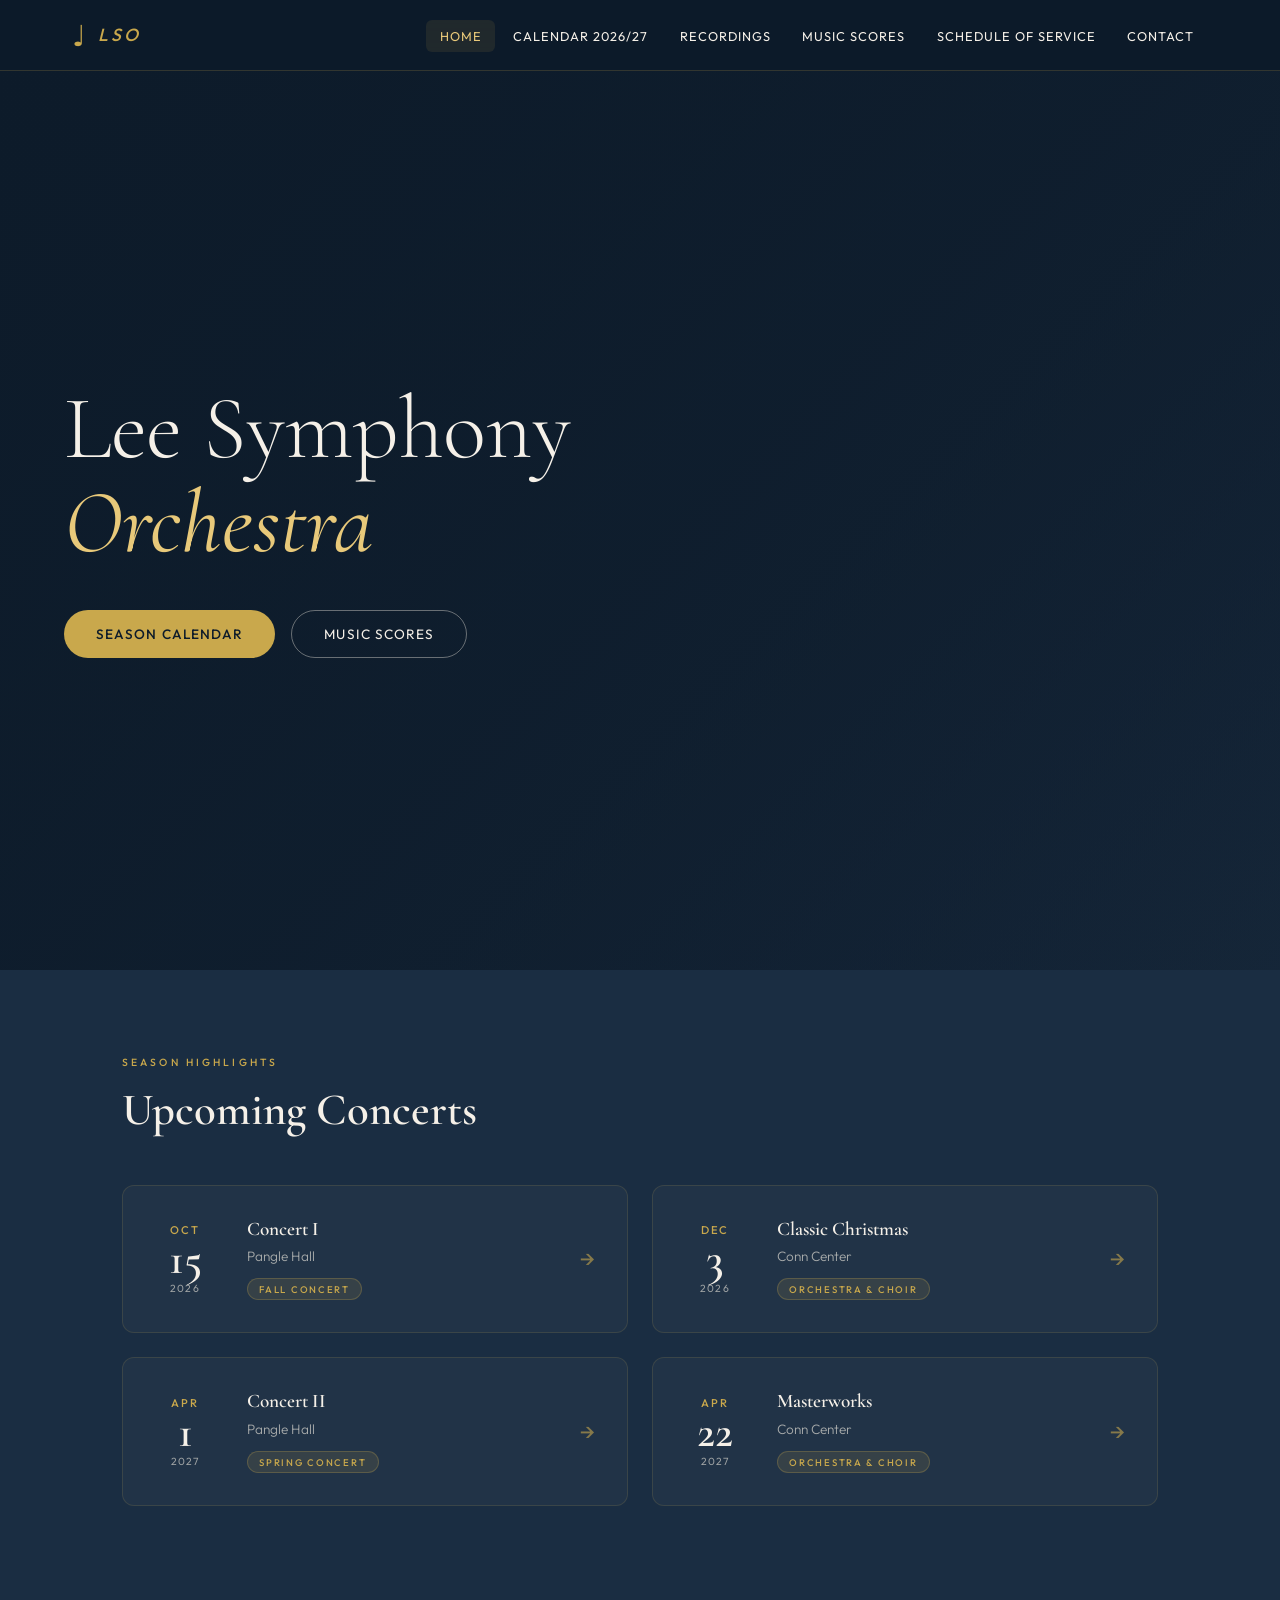
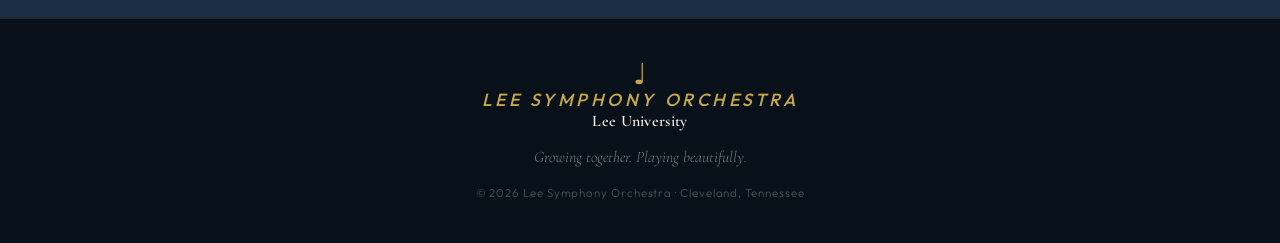
==== index.html @ fd108bc8 "Add files via upload" ====
<!DOCTYPE html>
<html lang="en">
<head>
  <meta charset="UTF-8" />
  <meta name="viewport" content="width=device-width, initial-scale=1.0" />
  <title>Lee University Symphony Orchestra</title>
  <link rel="stylesheet" href="style.css" />
  <link rel="preconnect" href="https://fonts.googleapis.com" />
  <link rel="preconnect" href="https://fonts.gstatic.com" crossorigin />
  <link href="https://fonts.googleapis.com/css2?family=Cormorant+Garamond:ital,wght@0,300;0,400;0,500;0,600;0,700;1,300;1,400;1,600&family=Outfit:wght@200;300;400;500;600&display=swap" rel="stylesheet" />
</head>
<body>

  <!-- NAV -->
  <nav id="navbar">
    <div class="nav-inner">
      <div class="nav-logo" onclick="showPage('home')">
        <span class="logo-mark">♩</span>
        <div class="logo-text">
  <span class="logo-top">LSO</span>
  <!--<span class="logo-bottom">Lee Symphony Orchestra</span>-->
</div>
      </div>
      <button class="hamburger" id="hamburger" aria-label="Menu">
        <span></span><span></span><span></span>
      </button>
      <ul class="nav-links" id="navLinks">
        <li><a href="#" onclick="showPage('home')" data-page="home">Home</a></li>
        <li><a href="#" onclick="showPage('calendar')" data-page="calendar">Calendar 2026/27</a></li>
        <li><a href="#" onclick="showPage('recordings')" data-page="recordings">Recordings</a></li>
        <li><a href="#" onclick="showPage('scores')" data-page="scores">Music Scores</a></li>
        <li><a href="#" onclick="showPage('schedule')" data-page="schedule">Schedule of Service</a></li>
        <li><a href="#" onclick="showPage('contact')" data-page="contact">Contact</a></li>
      </ul>
    </div>
  </nav>

  <!-- HOME PAGE -->
  <div id="page-home" class="page active">
    <div class="hero">
      <div class="hero-overlay"></div>
      <div class="hero-content">
        <h1 class="hero-title">Lee Symphony<br/><em>Orchestra</em></h1>
        <div class="hero-buttons">
          <button class="btn-primary" onclick="showPage('calendar')">Season Calendar</button>
          <button class="btn-ghost" onclick="showPage('scores')">Music Scores</button>
        </div>
      </div>
    </div>

    <section class="home-concerts">
      <div class="container">
        <span class="section-label">Season Highlights</span>
        <h2>Upcoming Concerts</h2>
        <div class="concert-cards">
          <div class="concert-card" onclick="showPage('calendar')">
            <div class="concert-date">
              <span class="c-month">OCT</span>
              <span class="c-day">15</span>
              <span class="c-year">2026</span>
            </div>
            <div class="concert-info">
              <h3>Concert I</h3>
              <p>Pangle Hall</p>
              <span class="concert-tag">Fall Concert</span>
            </div>
            <div class="concert-arrow">→</div>
          </div>

<div class="concert-card" onclick="showPage('calendar')">
  <div class="concert-date">
    <span class="c-month">DEC</span>
    <span class="c-day">3</span>
    <span class="c-year">2026</span>
  </div>
  <div class="concert-info">
    <h3>Classic Christmas</h3>
    <p>Conn Center</p>
    <span class="concert-tag">Orchestra & Choir</span>
  </div>
  <div class="concert-arrow">→</div>
</div>


          <div class="concert-card" onclick="showPage('calendar')">
            <div class="concert-date">
              <span class="c-month">APR</span>
              <span class="c-day">1</span>
              <span class="c-year">2027</span>
            </div>
            <div class="concert-info">
              <h3>Concert II</h3>
              <p>Pangle Hall</p>
              <span class="concert-tag">Spring Concert</span>
            </div>
            <div class="concert-arrow">→</div>
          </div>

<div class="concert-card" onclick="showPage('calendar')">
  <div class="concert-date">
    <span class="c-month">APR</span>
    <span class="c-day">22</span>
    <span class="c-year">2027</span>
  </div>
  <div class="concert-info">
    <h3>Masterworks</h3>
    <p>Conn Center</p>
    <span class="concert-tag">Orchestra & Choir</span>
  </div>
  <div class="concert-arrow">→</div>
</div>

        </div>
      </div>
    </section>
  </div>

  <!-- CALENDAR PAGE -->
  <div id="page-calendar" class="page">
    <div class="page-hero-small">
      <h1>Season Calendar <em>2026/27</em></h1>
    </div>
    <section class="calendar-section">
      <div class="container">
        <div class="calendar-nav">
          <button class="cal-nav-btn" id="prevMonth">&#8249;</button>
          <div class="cal-month-display" id="calMonthDisplay" onclick="toggleMonthPicker()" title="Click to jump to a month">
            <h2 id="calMonthTitle">October 2026</h2>
            <span class="cal-month-caret" id="calMonthCaret">▾</span>
          </div>


          <button class="cal-nav-btn" id="nextMonth">&#8250;</button>
        </div>

        <!-- Month Picker Dropdown -->
        <div class="month-picker-dropdown" id="monthPickerDropdown" style="display:none;">
          <div class="mpd-inner" id="monthPickerInner"></div>
        </div>

        <div class="calendar-grid-wrapper">
          <div class="cal-weekdays">
            <span>Sun</span><span>Mon</span><span>Tue</span><span>Wed</span><span>Thu</span><span>Fri</span><span>Sat</span>
          </div>
          <div class="cal-days" id="calDays"></div>
        </div>

        <div class="cal-legend">
          <span class="legend-dot concert"></span><span>Concert</span>
          <span class="legend-dot rehearsal"></span><span>Rehearsal</span>
          <span class="legend-dot special-rehearsal"></span><span>Dress / Late Rehearsal</span>
        </div>

        <!-- Event Detail Panel -->
        <div class="event-detail-panel" id="eventPanel" style="display:none;">
          <button class="panel-close" onclick="closeEventPanel()">✕</button>
          <div class="panel-content" id="panelContent"></div>
        </div>

        <!-- Events List -->
        <div class="events-list-section">
          <h3>All Season Events</h3>
          <div class="events-list" id="eventsList"></div>
        </div>
      </div>
    </section>
  </div>

  <!-- RECORDINGS PAGE -->
  <div id="page-recordings" class="page">
    <div class="page-hero-small">
      <h1>Recordings & <em>Repertoire</em></h1>
    </div>
    <section class="recordings-section">
      <div class="container">

        <!-- BREADCRUMB -->
        <div class="scores-breadcrumb" id="recBreadcrumb">
          <span class="bc-item bc-active">Concerts</span>
        </div>

        <!-- LEVEL 1: Choose Concert -->
        <div class="rec-level" id="recLevel-concerts">
          <div class="scores-level-title">Select a Concert</div>
          <div class="scores-choice-grid">
            <div class="scores-choice-card" onclick="recNav('concert1')">
              <div class="sc-num">I</div>
              <div class="sc-info">
                <span class="sc-label">Concert One</span>
                <span class="sc-date">October 15, 2026</span>
                <span class="sc-hint">5 works</span>
              </div>
              <span class="sc-arrow">›</span>
            </div>
            <div class="scores-choice-card" onclick="recNav('concert2')">
              <div class="sc-num">II</div>
              <div class="sc-info">
                <span class="sc-label">Concert Two</span>
                <span class="sc-date">April 1, 2027</span>
                <span class="sc-hint">3 works</span>
              </div>
              <span class="sc-arrow">›</span>
            </div>
          </div>
        </div>

        <!-- LEVEL 2: Recordings grid -->
        <div class="rec-level" id="recLevel-recordings" style="display:none;">
          <div class="scores-level-title" id="recLevelTitle"></div>
          <div class="recordings-grid" id="recGrid"></div>
        </div>

      </div>
    </section>
  </div>

  <!-- MUSIC SCORES PAGE -->
  <div id="page-scores" class="page">
    <div class="page-hero-small">
      <h1>Music <em>Scores</em></h1>
    </div>
    <section class="scores-section">
      <div class="container">

        <!-- BREADCRUMB -->
        <div class="scores-breadcrumb" id="scoresBreadcrumb">
          <span class="bc-item bc-active" onclick="scoresNav('concerts')">Concerts</span>
        </div>

        <!-- LEVEL 1: Choose Concert -->
        <div class="scores-level" id="scoresLevel-concerts">
          <div class="scores-level-title">Select a Concert</div>
          <div class="scores-choice-grid">
            <div class="scores-choice-card" onclick="scoresNav('pieces','concert1')">
              <div class="sc-num">I</div>
              <div class="sc-info">
                <span class="sc-label">Concert One</span>
                <span class="sc-date">October 15, 2026</span>
                <span class="sc-hint">5 works</span>
              </div>
              <span class="sc-arrow">›</span>
            </div>
            <div class="scores-choice-card" onclick="scoresNav('pieces','concert2')">
              <div class="sc-num">II</div>
              <div class="sc-info">
                <span class="sc-label">Concert Two</span>
                <span class="sc-date">April 1, 2027</span>
                <span class="sc-hint">3 works</span>
              </div>
              <span class="sc-arrow">›</span>
            </div>
          </div>
        </div>

        <!-- LEVEL 2: Choose Piece -->
        <div class="scores-level" id="scoresLevel-pieces" style="display:none;">
          <div class="scores-level-title">Select a Piece</div>
          <div class="scores-choice-grid" id="scoresLevel-pieces-grid"></div>
        </div>

        <!-- LEVEL 3: Families + Instrument Table -->
        <div class="scores-level" id="scoresLevel-instruments" style="display:none;">
          <div class="scores-level-title" id="scoresInstrumentTitle"></div>
          <div id="scoresLevel-instruments-grid"></div>
        </div>

      </div>
    </section>
  </div>

  <!-- SCHEDULE OF SERVICE PAGE -->
  <div id="page-schedule" class="page">
    <div class="page-hero-small">
      <h1>Schedule of <em>Service</em></h1>
    </div>
    <section class="schedule-section">
      <div class="container">
        <div class="tba-block">
          <div class="tba-icon">🎶</div>
          <h2>Coming Soon</h2>
          <p>The Schedule of Service for the 2026/27 season is being finalized. Please check back soon or <a href="#" onclick="showPage('contact')">contact us</a> for more information.</p>
        </div>
      </div>
    </section>
  </div>

  <!-- CONTACT PAGE -->
  <div id="page-contact" class="page">
    <div class="page-hero-small">
      <h1>Get in <em>Touch</em></h1>
    </div>
    <section class="contact-section">
      <div class="container">
        <div class="contact-grid">
          <div class="contact-info">
            <h2>I'd Love to Hear <br> From You</h2>
            <p>Reach out! I'll get back to you as soon as possible.</p>
            <div class="contact-details">
              <div class="contact-detail-item">
                <span class="detail-icon">✉</span>
                <div>
                  <strong>Email</strong>
                  <span>lrosario@leeuniversity.edu</span>
                </div>
              </div>
              <div class="contact-detail-item">
                <span class="detail-icon">📍</span>
                <div>
                  <strong>Location</strong>
                  <span>Lee University · Cleveland, Tennessee</span>
                </div>
              </div>
            </div>
          </div>

          <div class="contact-form-wrap">
            <form id="contactForm" class="contact-form" onsubmit="submitForm(event)">
              <div class="form-row">
                <div class="form-group">
                  <label for="fname">First Name *</label>
                  <input type="text" id="fname" name="fname" required placeholder="Maria" />
                </div>
                <div class="form-group">
                  <label for="lname">Last Name *</label>
                  <input type="text" id="lname" name="lname" required placeholder="Smith" />
                </div>
              </div>
              <div class="form-group">
                <label for="email">Email Address *</label>
                <input type="email" id="email" name="email" required placeholder="you@example.com" />
              </div>
              <div class="form-group">
                <label for="subject">Subject *</label>
                <select id="subject" name="subject" required>
                  <option value="">Select a topic…</option>
                  <option value="Concert Information">Concert Information</option>
                  <option value="Audition Information">Audition Information</option>
                  <option value="Sheet Music / Recordings">Sheet Music / Recordings</option>
                  <option value="Other">Other</option>
                </select>
              </div>
              <div class="form-group">
                <label for="message">Message *</label>
                <textarea id="message" name="message" rows="5" required placeholder="How I can help you…"></textarea>
              </div>
              <button type="submit" class="btn-primary form-submit">Send Message →</button>
              <p class="form-note">Your message will be sent to <strong>lrosario@leeuniversity.edu</strong></p>
            </form>
            <div class="form-success" id="formSuccess" style="display:none;">
              <div class="success-icon">✓</div>
              <h3>Message Sent!</h3>
              <p>Thank you for reaching out. I'll be in touch soon.</p>
            </div>
          </div>
        </div>
      </div>
    </section>
  </div>

  <!-- FOOTER -->
  <footer>
    <div class="container footer-inner">
      <div class="footer-logo">
        <span class="logo-mark">♩</span>
        <div class="logo-text">
          <span class="logo-top">LEE SYMPHONY ORCHESTRA</span>
          <span class="logo-bottom">Lee University</span>
        </div>
      </div>
      <p class="footer-tagline">Growing together. Playing beautifully.</p>
      <p class="footer-copy">© 2026 Lee Symphony Orchestra · Cleveland, Tennessee</p>
    </div>
  </footer>

  <script src="app.js"></script>
</body>
</html>
---- style.css ----
/* ===========================
   ROOT VARIABLES & RESET
   =========================== */
:root {
  --gold: #C9A84C;
  --gold-light: #E8C97A;
  --gold-dark: #9A7A2E;
  --cream: #F5F0E8;
  --cream-dark: #EAE3D5;
  --navy: #0D1B2A;
  --navy-mid: #1A2D42;
  --navy-light: #243E5A;
  --text-light: #F0EBE0;
  --text-muted: rgba(240,235,224,0.6);
  --white: #FFFFFF;
  --shadow: 0 4px 30px rgba(0,0,0,0.35);
  --radius: 12px;
  --transition: 0.3s cubic-bezier(0.4,0,0.2,1);
}

*, *::before, *::after { box-sizing: border-box; margin: 0; padding: 0; }

html { scroll-behavior: smooth; }

body {
  font-family: 'Outfit', sans-serif;
  background: var(--navy);
  color: var(--text-light);
  min-height: 100vh;
  overflow-x: hidden;
}

a { text-decoration: none; color: inherit; }

.container {
  max-width: 1100px;
  margin: 0 auto;
  padding: 0 2rem;
}

/* ===========================
   TYPOGRAPHY
   =========================== */
h1, h2, h3 {
  font-family: 'Cormorant Garamond', serif;
  font-weight: 600;
  line-height: 1.15;
}
h1 { font-size: clamp(2.5rem, 5vw, 4rem); }
h2 { font-size: clamp(1.8rem, 3.5vw, 2.8rem); }
h3 { font-size: clamp(1.2rem, 2vw, 1.6rem); }
em { color: var(--gold-light); font-style: italic; }

p {
  font-weight: 300;
  line-height: 1.75;
  color: rgba(240,235,224,0.85);
}

/* ===========================
   NAVBAR
   =========================== */
#navbar {
  position: fixed;
  top: 0; left: 0; right: 0;
  z-index: 1000;
  background: rgba(13, 27, 42, 0.88);
  backdrop-filter: blur(16px);
  -webkit-backdrop-filter: blur(16px);
  border-bottom: 1px solid rgba(201,168,76,0.2);
  transition: background var(--transition);
}

.nav-inner {
  max-width: 1200px;
  margin: 0 auto;
  padding: 0 2rem;
  height: 70px;
  display: flex;
  align-items: center;
  justify-content: space-between;
  gap: 2rem;
}

.nav-logo {
  display: flex;
  align-items: center;
  gap: 0.75rem;
  cursor: pointer;
  flex-shrink: 0;
}

.logo-mark {
  font-size: 1.8rem;
  color: var(--gold);
  line-height: 1;
}

.logo-text {
  display: flex;
  flex-direction: column;
  gap: 0;
}

.logo-top {
  font-family: 'Outfit', sans-serif;
  font-size: 1.1rem;
  font-weight: 500;
  letter-spacing: 0.2em;
  color: var(--gold);
  text-transform: uppercase;
  font-style: italic;
}

.logo-bottom {
  font-family: 'Cormorant Garamond', serif;
  font-size: 1rem;
  font-weight: 600;
  color: var(--cream);
  letter-spacing: 0.02em;
}

.nav-links {
  display: flex;
  list-style: none;
  gap: 0.25rem;
  align-items: center;
}

.nav-links a {
  font-size: 0.8rem;
  font-weight: 400;
  letter-spacing: 0.08em;
  text-transform: uppercase;
  color: var(--cream);
  padding: 0.5rem 0.85rem;
  border-radius: 6px;
  transition: color var(--transition), background var(--transition);
}

.nav-links a:hover,
.nav-links a.active {
  color: var(--gold-light);
  background: rgba(201,168,76,0.1);
}

.hamburger {
  display: none;
  flex-direction: column;
  gap: 5px;
  background: none;
  border: none;
  cursor: pointer;
  padding: 8px;
}
.hamburger span {
  display: block;
  width: 24px;
  height: 2px;
  background: var(--cream);
  transition: var(--transition);
}

/* ===========================
   PAGE SYSTEM
   =========================== */
.page {
  display: none;
  min-height: 100vh;
  padding-top: 70px;
  animation: fadeIn 0.4s ease;
}
.page.active { display: block; }

@keyframes fadeIn {
  from { opacity: 0; transform: translateY(12px); }
  to   { opacity: 1; transform: translateY(0); }
}

/* ===========================
   HERO SECTION
   =========================== */
.hero {
  position: relative;
  height: 100vh;
  min-height: 600px;
  display: flex;
  align-items: center;
  overflow: hidden;
  padding-top: 0;
  /* Fallback color; background image set via JS */
  background: var(--navy-mid);
}

/* JS will set: background-image: url('assets/Symphony-Orchestra.webp') */
.hero.bg-loaded {
  background-size: cover;
  background-position: center bottom 20%;
  background-repeat: no-repeat;
}

.hero-overlay {
  position: absolute;
  inset: 0;
  background: linear-gradient(
    135deg,
    rgba(13,27,42,0.92) 0%,
    rgba(13,27,42,0.7) 55%,
    rgba(13,27,42,0.4) 100%
  );
}

.hero-content {
  position: relative;
  z-index: 2;
  max-width: 680px;
  padding: 2rem 3rem 2rem 5%;
  animation: heroReveal 1s ease forwards;
}

@keyframes heroReveal {
  from { opacity: 0; transform: translateY(30px); }
  to   { opacity: 1; transform: translateY(0); }
}

.hero-title {
  font-size: clamp(3.5rem, 7vw, 6.5rem);
  font-weight: 300;
  line-height: 1.05;
  color: var(--cream);
  margin-bottom: 2.5rem;
}

.hero-title em {
  font-style: italic;
  color: var(--gold-light);
  font-weight: 400;
}

.hero-buttons {
  display: flex;
  gap: 1rem;
  flex-wrap: wrap;
}

.btn-primary {
  background: var(--gold);
  color: var(--navy);
  border: none;
  padding: 0.9rem 2rem;
  font-family: 'Outfit', sans-serif;
  font-size: 0.85rem;
  font-weight: 500;
  letter-spacing: 0.08em;
  text-transform: uppercase;
  border-radius: 50px;
  cursor: pointer;
  transition: background var(--transition), transform 0.2s;
}
.btn-primary:hover {
  background: var(--gold-light);
  transform: translateY(-2px);
}

.btn-ghost {
  background: transparent;
  color: var(--cream);
  border: 1px solid rgba(240,235,224,0.4);
  padding: 0.9rem 2rem;
  font-family: 'Outfit', sans-serif;
  font-size: 0.85rem;
  font-weight: 400;
  letter-spacing: 0.08em;
  text-transform: uppercase;
  border-radius: 50px;
  cursor: pointer;
  transition: border-color var(--transition), color var(--transition), transform 0.2s;
}
.btn-ghost:hover {
  border-color: var(--gold);
  color: var(--gold-light);
  transform: translateY(-2px);
}

.hero-scroll-hint {
  position: absolute;
  bottom: 2rem;
  right: 3rem;
  display: flex;
  align-items: center;
  gap: 0.75rem;
  font-size: 0.65rem;
  letter-spacing: 0.2em;
  text-transform: uppercase;
  color: var(--gold);
  opacity: 0.7;
  writing-mode: vertical-rl;
}

.scroll-line {
  width: 1px;
  height: 40px;
  background: linear-gradient(to bottom, var(--gold), transparent);
  animation: scrollPulse 2s ease infinite;
}

@keyframes scrollPulse {
  0%,100% { opacity: 0.5; transform: scaleY(1); }
  50% { opacity: 1; transform: scaleY(1.2); }
}

/* ===========================
   HOME — ABOUT
   =========================== */
.home-about {
  padding: 7rem 0;
  background: linear-gradient(to bottom, var(--navy), var(--navy-mid));
}

.about-grid {
  display: grid;
  grid-template-columns: 1fr 1fr;
  gap: 5rem;
  align-items: center;
}

.section-label {
  display: inline-block;
  font-size: 0.65rem;
  font-weight: 500;
  letter-spacing: 0.3em;
  text-transform: uppercase;
  color: var(--gold);
  margin-bottom: 1rem;
}

.about-text h2 {
  margin-bottom: 1.5rem;
  color: var(--cream);
}

.about-text p {
  margin-bottom: 1rem;
}

.about-stats {
  display: grid;
  gap: 1.5rem;
}

.stat-card {
  background: rgba(201,168,76,0.08);
  border: 1px solid rgba(201,168,76,0.2);
  border-radius: var(--radius);
  padding: 1.75rem 2rem;
  display: flex;
  align-items: center;
  gap: 1.5rem;
  transition: transform var(--transition), border-color var(--transition);
}
.stat-card:hover {
  transform: translateX(6px);
  border-color: rgba(201,168,76,0.5);
}

.stat-number {
  font-family: 'Cormorant Garamond', serif;
  font-size: 2.5rem;
  font-weight: 600;
  color: var(--gold-light);
  min-width: 70px;
}

.stat-label {
  font-size: 0.85rem;
  font-weight: 400;
  color: rgba(240,235,224,0.7);
  letter-spacing: 0.05em;
}

/* ===========================
   HOME — CONCERTS
   =========================== */
.home-concerts {
  padding: 5rem 0 7rem;
  background: var(--navy-mid);
}

.home-concerts h2 {
  margin-bottom: 3rem;
  color: var(--cream);
}

.concert-cards {
  display: grid;
  grid-template-columns: 1fr 1fr;
  gap: 1.5rem;
}

.concert-card {
  background: rgba(255,255,255,0.03);
  border: 1px solid rgba(201,168,76,0.15);
  border-radius: var(--radius);
  padding: 2rem;
  display: flex;
  align-items: center;
  gap: 2rem;
  cursor: pointer;
  transition: background var(--transition), border-color var(--transition), transform 0.2s;
}
.concert-card:hover {
  background: rgba(201,168,76,0.08);
  border-color: rgba(201,168,76,0.4);
  transform: translateY(-4px);
}

.concert-date {
  display: flex;
  flex-direction: column;
  align-items: center;
  min-width: 60px;
  text-align: center;
}
.c-month {
  font-size: 0.7rem;
  font-weight: 500;
  letter-spacing: 0.15em;
  color: var(--gold);
  text-transform: uppercase;
}
.c-day {
  font-family: 'Cormorant Garamond', serif;
  font-size: 2.8rem;
  font-weight: 600;
  color: var(--cream);
  line-height: 1;
}
.c-year {
  font-size: 0.65rem;
  color: var(--text-muted);
  letter-spacing: 0.1em;
}

.concert-info { flex: 1; }
.concert-info h3 { font-size: 1.2rem; color: var(--cream); margin-bottom: 0.4rem; }
.concert-info p { font-size: 0.85rem; line-height: 1.5; color: rgba(240,235,224,0.65); }
.concert-tag {
  display: inline-block;
  margin-top: 0.75rem;
  font-size: 0.6rem;
  font-weight: 500;
  letter-spacing: 0.18em;
  text-transform: uppercase;
  color: var(--gold);
  background: rgba(201,168,76,0.12);
  padding: 0.25rem 0.7rem;
  border-radius: 20px;
  border: 1px solid rgba(201,168,76,0.25);
}

.concert-arrow {
  font-size: 1.4rem;
  color: var(--gold);
  opacity: 0.6;
  transition: transform var(--transition), opacity var(--transition);
}
.concert-card:hover .concert-arrow {
  transform: translateX(5px);
  opacity: 1;
}

/* ===========================
   PAGE HERO SMALL
   =========================== */
.page-hero-small {
  background: linear-gradient(to bottom, var(--navy-light), var(--navy));
  border-bottom: 1px solid rgba(201,168,76,0.2);
  padding: 4rem 2rem 3rem;
  text-align: center;
}
.page-hero-small h1 { color: var(--cream); }

/* ===========================
   CALENDAR
   =========================== */
.calendar-section {
  padding: 3rem 0 5rem;
  background: var(--navy);
}

.calendar-nav {
  display: flex;
  align-items: center;
  justify-content: center;
  gap: 2rem;
  margin-bottom: 2rem;
}

.cal-nav-btn {
  background: rgba(201,168,76,0.1);
  border: 1px solid rgba(201,168,76,0.3);
  color: var(--gold);
  width: 44px;
  height: 44px;
  border-radius: 50%;
  font-size: 1.5rem;
  cursor: pointer;
  transition: background var(--transition);
  display: flex;
  align-items: center;
  justify-content: center;
}
.cal-nav-btn:hover { background: rgba(201,168,76,0.22); }

.cal-month-display {
  display: flex;
  align-items: center;
  justify-content: center;
  gap: 0.5rem;
  min-width: 260px;
  cursor: pointer;
  padding: 0.4rem 0.75rem;
  border-radius: 8px;
  border: 1px solid transparent;
  transition: background var(--transition), border-color var(--transition);
  position: relative;
  user-select: none;
}
.cal-month-display:hover {
  background: rgba(201,168,76,0.08);
  border-color: rgba(201,168,76,0.25);
}
.cal-month-display.picker-open {
  background: rgba(201,168,76,0.1);
  border-color: rgba(201,168,76,0.4);
}
.cal-month-display h2 {
  font-size: 1.8rem;
  color: var(--cream);
  text-align: center;
  pointer-events: none;
}
.cal-month-caret {
  font-size: 0.85rem;
  color: var(--gold);
  opacity: 0.7;
  transition: transform var(--transition), opacity var(--transition);
  pointer-events: none;
  margin-top: 0.2rem;
}
.cal-month-display:hover .cal-month-caret,
.cal-month-display.picker-open .cal-month-caret {
  opacity: 1;
}
.cal-month-display.picker-open .cal-month-caret {
  transform: rotate(180deg);
}

/* Month Picker Dropdown */
.month-picker-dropdown {
  position: relative;
  margin-bottom: 1.25rem;
  animation: fadeIn 0.2s ease;
}
.mpd-inner {
  background: var(--navy-light);
  border: 1px solid rgba(201,168,76,0.35);
  border-radius: var(--radius);
  padding: 1.25rem;
  display: grid;
  grid-template-columns: repeat(3, 1fr);
  gap: 0.5rem;
  max-width: 520px;
  margin: 0 auto;
}
.mpd-item {
  display: flex;
  flex-direction: column;
  align-items: center;
  gap: 0.15rem;
  padding: 0.65rem 0.5rem;
  border-radius: 8px;
  border: 1px solid transparent;
  cursor: pointer;
  transition: background var(--transition), border-color var(--transition);
  background: rgba(255,255,255,0.03);
}
.mpd-item:hover {
  background: rgba(201,168,76,0.1);
  border-color: rgba(201,168,76,0.3);
}
.mpd-item.mpd-active {
  background: rgba(201,168,76,0.15);
  border-color: rgba(201,168,76,0.5);
}
.mpd-item.mpd-has-events .mpd-month-name {
  color: var(--cream);
}
.mpd-item.mpd-no-events .mpd-month-name {
  color: rgba(240,235,224,0.35);
}
.mpd-month-name {
  font-family: 'Cormorant Garamond', serif;
  font-size: 1rem;
  font-weight: 500;
  transition: color var(--transition);
}
.mpd-item.mpd-active .mpd-month-name {
  color: var(--gold-light);
}
.mpd-year-label {
  font-size: 0.6rem;
  letter-spacing: 0.12em;
  text-transform: uppercase;
  color: var(--gold);
  opacity: 0.7;
}
.mpd-item.mpd-active .mpd-year-label {
  opacity: 1;
}
.mpd-divider {
  grid-column: 1 / -1;
  height: 1px;
  background: rgba(201,168,76,0.15);
  margin: 0.25rem 0;
}

.calendar-grid-wrapper {
  background: rgba(255,255,255,0.03);
  border: 1px solid rgba(201,168,76,0.15);
  border-radius: var(--radius);
  overflow: hidden;
  margin-bottom: 1.5rem;
}

.cal-weekdays {
  display: grid;
  grid-template-columns: repeat(7, 1fr);
  background: rgba(201,168,76,0.1);
  border-bottom: 1px solid rgba(201,168,76,0.2);
}

.cal-weekdays span {
  text-align: center;
  padding: 0.75rem;
  font-size: 0.7rem;
  font-weight: 500;
  letter-spacing: 0.1em;
  text-transform: uppercase;
  color: var(--gold);
}

.cal-days {
  display: grid;
  grid-template-columns: repeat(7, 1fr);
}

.cal-day {
  min-height: 80px;
  padding: 0.6rem;
  border-right: 1px solid rgba(255,255,255,0.04);
  border-bottom: 1px solid rgba(255,255,255,0.04);
  cursor: default;
  transition: background var(--transition);
  position: relative;
}
.cal-day:nth-child(7n) { border-right: none; }

.cal-day.empty { background: rgba(0,0,0,0.1); }

.cal-day.has-event {
  cursor: pointer;
  background: rgba(201,168,76,0.05);
}
.cal-day.has-event:hover {
  background: rgba(201,168,76,0.12);
}

.cal-day.today .cal-day-num {
  background: var(--gold);
  color: var(--navy);
  border-radius: 50%;
  width: 28px;
  height: 28px;
  display: flex;
  align-items: center;
  justify-content: center;
}

.cal-day-num {
  font-size: 0.85rem;
  font-weight: 500;
  color: rgba(240,235,224,0.7);
  width: 28px;
  height: 28px;
  display: flex;
  align-items: center;
  justify-content: center;
  margin-bottom: 0.3rem;
}

.cal-day.empty .cal-day-num { color: rgba(240,235,224,0.2); }

.cal-event-dot {
  width: 100%;
  padding: 2px 5px;
  border-radius: 4px;
  font-size: 0.6rem;
  font-weight: 500;
  margin-top: 2px;
  white-space: nowrap;
  overflow: hidden;
  text-overflow: ellipsis;
  letter-spacing: 0.02em;
}
.cal-event-dot.concert { background: rgba(201,168,76,0.3); color: var(--gold-light); border-left: 2px solid var(--gold); }
.cal-event-dot.rehearsal { background: rgba(100,160,220,0.2); color: #90c4f0; border-left: 2px solid #5aaae0; }
.cal-event-dot.special-rehearsal { background: rgba(160,120,200,0.35); color: #ffffff; border-left: 3px solid #a070d0; font-weight: 600; }
.cal-event-dot:not(.concert):not(.rehearsal):not(.special-rehearsal) { background: rgba(255, 0, 0, 0.15);
  color: #c00000;
  border-left: 2px solid #ff0000;
  font-weight: 600;}


.cal-legend {
  display: flex;
  align-items: center;
  gap: 1.5rem;
  font-size: 0.75rem;
  color: rgba(240,235,224,0.6);
  margin-bottom: 2.5rem;
  flex-wrap: wrap;
}

.legend-dot {
  width: 10px;
  height: 10px;
  border-radius: 2px;
}
.legend-dot.concert { background: var(--gold); }
.legend-dot.rehearsal { background: #5aaae0; }
.legend-dot.special-rehearsal { background: #a070d0; }

.event-detail-panel {
  background: var(--navy-light);
  border: 1px solid rgba(201,168,76,0.35);
  border-radius: var(--radius);
  padding: 2rem;
  margin-bottom: 2rem;
  position: relative;
  animation: fadeIn 0.3s ease;
}

.panel-close {
  position: absolute;
  top: 1rem;
  right: 1rem;
  background: none;
  border: none;
  color: var(--text-muted);
  font-size: 1rem;
  cursor: pointer;
  transition: color var(--transition);
}
.panel-close:hover { color: var(--cream); }

.panel-content h3 { color: var(--gold-light); margin-bottom: 0.5rem; }
.panel-content .panel-date { font-size: 0.8rem; color: var(--gold); letter-spacing: 0.1em; margin-bottom: 0.75rem; }
.panel-content p { font-size: 0.9rem; }

.events-list-section h3 {
  font-size: 1.2rem;
  color: var(--cream);
  margin-bottom: 1.25rem;
  padding-bottom: 0.75rem;
  border-bottom: 1px solid rgba(201,168,76,0.2);
}

.events-list { display: flex; flex-direction: column; gap: 0.75rem; }

.event-list-item {
  display: flex;
  align-items: flex-start;
  gap: 1.25rem;
  padding: 1rem 1.25rem;
  background: rgba(255,255,255,0.03);
  border: 1px solid rgba(255,255,255,0.06);
  border-radius: 8px;
  cursor: pointer;
  transition: background var(--transition), border-color var(--transition);
}
.event-list-item:hover {
  background: rgba(201,168,76,0.07);
  border-color: rgba(201,168,76,0.25);
}

.eli-date {
  min-width: 90px;
  text-align: center;
  background: rgba(201,168,76,0.1);
  border-radius: 6px;
  padding: 0.4rem;
}
.eli-date-month { font-size: 0.6rem; letter-spacing: 0.15em; text-transform: uppercase; color: var(--gold); }
.eli-date-day { font-family: 'Cormorant Garamond', serif; font-size: 1.5rem; font-weight: 600; color: var(--cream); line-height: 1; }

.eli-info h4 { font-family: 'Cormorant Garamond', serif; font-size: 1.1rem; color: var(--cream); margin-bottom: 0.2rem; }
.eli-info p { font-size: 0.8rem; color: rgba(240,235,224,0.6); }
.eli-type { display: inline-block; font-size: 0.6rem; font-weight: 500; letter-spacing: 0.12em; text-transform: uppercase; padding: 0.2rem 0.5rem; border-radius: 20px; margin-top: 0.3rem; }
.eli-type.concert { background: rgba(201,168,76,0.2); color: var(--gold-light); }
.eli-type.rehearsal { background: rgba(90,170,224,0.2); color: #90c4f0; }
.eli-type.special-rehearsal { background: rgba(160,112,208,0.2); color: #d0a8f0; }

/* ===========================
   RECORDINGS
   =========================== */
.recordings-section {
  padding: 2.5rem 0 5rem;
  background: var(--navy);
}

.rec-level { animation: fadeIn 0.3s ease; }

.recordings-grid {
  display: grid;
  grid-template-columns: repeat(auto-fill, minmax(280px, 1fr));
  gap: 1.25rem;
}

.recording-card {
  background: rgba(255,255,255,0.03);
  border: 1px solid rgba(255,255,255,0.07);
  border-radius: var(--radius);
  padding: 1.5rem;
  transition: background var(--transition), border-color var(--transition), transform 0.2s;
}
.recording-card:hover {
  background: rgba(201,168,76,0.07);
  border-color: rgba(201,168,76,0.3);
  transform: translateY(-3px);
}

.intermission-card {
  display: flex;
  align-items: center;
  justify-content: center;
  background: transparent;
  border-style: dashed;
  border-color: rgba(255,255,255,0.1);
}
.intermission-card:hover {
  background: transparent;
  transform: none;
  border-color: rgba(255,255,255,0.1);
}
.intermission-label {
  font-family: 'Cormorant Garamond', serif;
  font-style: italic;
  color: rgba(240,235,224,0.4);
  font-size: 1rem;
}

.rec-composer {
  font-size: 0.65rem;
  font-weight: 500;
  letter-spacing: 0.2em;
  text-transform: uppercase;
  color: var(--gold);
  margin-bottom: 0.4rem;
}

.rec-title {
  font-size: 1.25rem;
  color: var(--cream);
  margin-bottom: 0.3rem;
}

.rec-full {
  font-size: 0.78rem;
  font-style: italic;
  color: rgba(240,235,224,0.5);
  margin-bottom: 1rem;
  line-height: 1.4;
}

.rec-link {
  display: flex;
  align-items: center;
  gap: 0.6rem;
  font-size: 0.78rem;
  color: rgba(240,235,224,0.7);
  background: rgba(255,255,255,0.04);
  border: 1px solid rgba(255,255,255,0.1);
  border-radius: 6px;
  padding: 0.55rem 0.9rem;
  transition: background var(--transition), color var(--transition), border-color var(--transition);
}
.rec-link:hover {
  background: rgba(201,168,76,0.15);
  color: var(--gold-light);
  border-color: rgba(201,168,76,0.35);
}

.rec-icon {
  font-size: 0.7rem;
  color: var(--gold);
}

/* ===========================
   MUSIC SCORES — DRILL DOWN
   =========================== */
.scores-section {
  padding: 2.5rem 0 5rem;
}

/* Breadcrumb */
.scores-breadcrumb {
  display: flex;
  align-items: center;
  gap: 0.5rem;
  margin-bottom: 2rem;
  font-size: 0.75rem;
  font-weight: 400;
  letter-spacing: 0.08em;
  text-transform: uppercase;
  flex-wrap: wrap;
}
.bc-item {
  color: rgba(240,235,224,0.4);
  cursor: pointer;
  transition: color var(--transition);
  padding: 0.25rem 0;
}
.bc-item:hover { color: var(--gold-light); }
.bc-item.bc-active { color: var(--gold); pointer-events: none; }
.bc-sep {
  color: rgba(240,235,224,0.2);
  font-size: 0.8rem;
}

/* Level title */
.scores-level-title {
  font-family: 'Cormorant Garamond', serif;
  font-size: 1.5rem;
  color: var(--cream);
  margin-bottom: 1.5rem;
  font-weight: 400;
}

/* Concert / Piece choice cards */
.scores-choice-grid {
  display: flex;
  flex-direction: column;
  gap: 0.75rem;
  max-width: 700px;
}

.scores-choice-card {
  display: flex;
  align-items: center;
  gap: 1.5rem;
  background: rgba(255,255,255,0.03);
  border: 1px solid rgba(255,255,255,0.07);
  border-radius: var(--radius);
  padding: 1.25rem 1.5rem;
  cursor: pointer;
  transition: background var(--transition), border-color var(--transition), transform 0.2s;
}
.scores-choice-card:hover {
  background: rgba(201,168,76,0.08);
  border-color: rgba(201,168,76,0.35);
  transform: translateX(5px);
}

.sc-num {
  font-family: 'Cormorant Garamond', serif;
  font-size: 1.8rem;
  font-weight: 600;
  color: var(--gold-light);
  min-width: 40px;
  text-align: center;
  line-height: 1;
}

.sc-info {
  flex: 1;
  display: flex;
  flex-direction: column;
  gap: 0.15rem;
}
.sc-label {
  font-size: 1rem;
  font-weight: 500;
  color: var(--cream);
}
.sc-date {
  font-size: 0.78rem;
  color: var(--gold);
  letter-spacing: 0.06em;
}
.sc-hint {
  font-size: 0.7rem;
  color: rgba(240,235,224,0.4);
  letter-spacing: 0.05em;
}
.sc-composer {
  font-size: 0.65rem;
  letter-spacing: 0.15em;
  text-transform: uppercase;
  color: var(--gold);
}

.sc-arrow {
  font-size: 1.5rem;
  color: rgba(201,168,76,0.5);
  transition: transform var(--transition), color var(--transition);
}
.scores-choice-card:hover .sc-arrow {
  transform: translateX(4px);
  color: var(--gold);
}

/* Family accordion blocks */
.scores-family-block {
  border: 1px solid rgba(255,255,255,0.07);
  border-radius: var(--radius);
  overflow: hidden;
  margin-bottom: 0.75rem;
  transition: border-color var(--transition);
}
.scores-family-block.sf-open {
  border-color: rgba(201,168,76,0.3);
}

.scores-family-header {
  display: flex;
  align-items: center;
  gap: 1rem;
  padding: 1rem 1.5rem;
  background: rgba(255,255,255,0.03);
  cursor: pointer;
  user-select: none;
  transition: background var(--transition);
}
.scores-family-header:hover {
  background: rgba(201,168,76,0.07);
}
.scores-family-block.sf-open .scores-family-header {
  background: rgba(201,168,76,0.08);
  border-bottom: 1px solid rgba(201,168,76,0.2);
}

.sf-name {
  font-family: 'Cormorant Garamond', serif;
  font-size: 1.15rem;
  font-weight: 500;
  color: var(--cream);
  flex: 1;
}
.sf-count {
  font-size: 0.7rem;
  letter-spacing: 0.1em;
  color: rgba(201,168,76,0.7);
  text-transform: uppercase;
}
.sf-caret {
  font-size: 0.85rem;
  color: var(--gold);
  opacity: 0.6;
  transition: transform var(--transition), opacity var(--transition);
  pointer-events: none;
}
.scores-family-header:hover .sf-caret { opacity: 1; }
.scores-family-block.sf-open .sf-caret {
  transform: rotate(180deg);
  opacity: 1;
}

.scores-family-body {
  display: none;
  padding: 0;
}
.scores-family-block.sf-open .scores-family-body {
  display: block;
}

/* Instrument table */
.scores-parts-table {
  width: 100%;
  border-collapse: collapse;
  font-size: 0.88rem;
}
.scores-parts-table thead tr {
  background: rgba(201,168,76,0.06);
  border-bottom: 1px solid rgba(201,168,76,0.15);
}
.scores-parts-table th {
  padding: 0.6rem 1.5rem;
  text-align: left;
  font-size: 0.65rem;
  font-weight: 500;
  letter-spacing: 0.15em;
  text-transform: uppercase;
  color: var(--gold);
}
.scores-parts-table td {
  padding: 0.75rem 1.5rem;
  border-bottom: 1px solid rgba(255,255,255,0.04);
  color: rgba(240,235,224,0.85);
  font-weight: 300;
}
.scores-parts-table tbody tr:last-child td {
  border-bottom: none;
}
.scores-parts-table tbody tr:hover td {
  background: rgba(201,168,76,0.05);
}
.scores-pdf-link {
  display: inline-block;
  font-size: 0.72rem;
  font-weight: 500;
  letter-spacing: 0.1em;
  text-transform: uppercase;
  color: var(--gold);
  background: rgba(201,168,76,0.1);
  border: 1px solid rgba(201,168,76,0.25);
  padding: 0.3rem 0.85rem;
  border-radius: 20px;
  transition: background var(--transition), border-color var(--transition), color var(--transition);
}
.scores-pdf-link:hover {
  background: rgba(201,168,76,0.22);
  border-color: rgba(201,168,76,0.5);
  color: var(--gold-light);
}

.scores-empty {
  color: rgba(240,235,224,0.4);
  font-size: 0.9rem;
  padding: 2rem 0;
}

/* ===========================
   SCHEDULE TBA
   =========================== */
.schedule-section {
  padding: 5rem 0;
}

.tba-block {
  max-width: 520px;
  margin: 0 auto;
  text-align: center;
  padding: 4rem 2rem;
}

.tba-icon { font-size: 3rem; margin-bottom: 1.5rem; }
.tba-block h2 { color: var(--cream); margin-bottom: 1rem; }
.tba-block p { font-size: 1rem; }
.tba-block a { color: var(--gold-light); text-decoration: underline; }

/* ===========================
   CONTACT
   =========================== */
.contact-section {
  padding: 3rem 0 6rem;
}

.contact-grid {
  display: grid;
  grid-template-columns: 1fr 1.3fr;
  gap: 5rem;
  align-items: start;
}

.contact-info h2 { color: var(--cream); margin-bottom: 1rem; }

.contact-details { margin-top: 2rem; display: flex; flex-direction: column; gap: 1rem; }

.contact-detail-item {
  display: flex;
  align-items: flex-start;
  gap: 1rem;
}
.detail-icon {
  width: 36px;
  height: 36px;
  background: rgba(201,168,76,0.12);
  border-radius: 50%;
  display: flex;
  align-items: center;
  justify-content: center;
  font-size: 0.9rem;
  flex-shrink: 0;
  color: var(--gold);
}
.contact-detail-item strong { display: block; font-size: 0.75rem; letter-spacing: 0.1em; text-transform: uppercase; color: var(--gold); margin-bottom: 0.15rem; }
.contact-detail-item span { font-size: 0.9rem; color: rgba(240,235,224,0.7); }

/* Form */
.contact-form-wrap {
  background: rgba(255,255,255,0.03);
  border: 1px solid rgba(255,255,255,0.08);
  border-radius: var(--radius);
  padding: 2.5rem;
}

.contact-form { display: flex; flex-direction: column; gap: 1.25rem; }

.form-row {
  display: grid;
  grid-template-columns: 1fr 1fr;
  gap: 1rem;
}

.form-group { display: flex; flex-direction: column; gap: 0.45rem; }

.form-group label {
  font-size: 0.72rem;
  font-weight: 500;
  letter-spacing: 0.1em;
  text-transform: uppercase;
  color: rgba(240,235,224,0.6);
}

.form-group input,
.form-group select,
.form-group textarea {
  background: rgba(255,255,255,0.05);
  border: 1px solid rgba(255,255,255,0.12);
  border-radius: 8px;
  padding: 0.75rem 1rem;
  font-family: 'Outfit', sans-serif;
  font-size: 0.9rem;
  font-weight: 300;
  color: var(--cream);
  outline: none;
  transition: border-color var(--transition), background var(--transition);
  width: 100%;
  appearance: none;
}
.form-group input::placeholder,
.form-group textarea::placeholder { color: rgba(240,235,224,0.3); }
.form-group input:focus,
.form-group select:focus,
.form-group textarea:focus {
  border-color: var(--gold);
  background: rgba(201,168,76,0.05);
}
.form-group select option { background: var(--navy-mid); }
.form-group textarea { resize: vertical; min-height: 120px; }

.form-submit { width: 100%; margin-top: 0.5rem; font-size: 0.85rem; }

.form-note {
  font-size: 0.72rem;
  color: rgba(240,235,224,0.4);
  text-align: center;
  margin-top: 0.25rem;
}

.form-success {
  text-align: center;
  padding: 2rem;
}
.success-icon {
  width: 60px;
  height: 60px;
  border-radius: 50%;
  background: rgba(201,168,76,0.15);
  border: 1px solid var(--gold);
  display: flex;
  align-items: center;
  justify-content: center;
  font-size: 1.5rem;
  color: var(--gold);
  margin: 0 auto 1rem;
}
.form-success h3 { color: var(--cream); margin-bottom: 0.5rem; }

/* ===========================
   FOOTER
   =========================== */
footer {
  background: rgba(0,0,0,0.4);
  border-top: 1px solid rgba(201,168,76,0.15);
  padding: 2.5rem 2rem;
}

.footer-inner {
  display: flex;
  flex-direction: column;
  align-items: center;
  gap: 0.75rem;
  text-align: center;
}

.footer-tagline {
  font-family: 'Cormorant Garamond', serif;
  font-style: italic;
  font-size: 1rem;
  color: rgba(240,235,224,0.5);
}

.footer-copy {
  font-size: 0.72rem;
  color: rgba(240,235,224,0.3);
  letter-spacing: 0.08em;
}

/* ===========================
   RESPONSIVE
   =========================== */
@media (max-width: 900px) {
  .about-grid { grid-template-columns: 1fr; gap: 3rem; }
  .concert-cards { grid-template-columns: 1fr; }
  .contact-grid { grid-template-columns: 1fr; gap: 3rem; }
}

@media (max-width: 768px) {
  .hamburger { display: flex; }
  .nav-links {
    display: none;
    position: fixed;
    top: 70px;
    left: 0; right: 0;
    background: rgba(13,27,42,0.97);
    flex-direction: column;
    padding: 1.5rem;
    gap: 0.5rem;
    border-bottom: 1px solid rgba(201,168,76,0.2);
  }
  .nav-links.open { display: flex; }
  .nav-links a { padding: 0.75rem 1rem; font-size: 0.85rem; }
  
  .hero-content { padding: 2rem; }
  .hero-title { font-size: clamp(2.5rem, 7vw, 4rem); }
  
  .recordings-grid { grid-template-columns: 1fr; }
  .form-row { grid-template-columns: 1fr; }
  
  .cal-day { min-height: 60px; }
  .cal-event-dot { display: none; }
  .cal-day.has-event::after {
    content: '';
    display: block;
    width: 6px; height: 6px;
    border-radius: 50%;
    background: var(--gold);
    margin: 2px auto 0;
  }
.month-trigger {
  cursor: pointer;
  user-select: none;
  position: relative;
}

.month-menu {
  position: absolute;
  background: white;
  border: 1px solid #ccc;
  border-radius: 6px;
  box-shadow: 0 4px 12px rgba(0,0,0,0.15);
  padding: 6px 0;
  margin-top: 6px;
  z-index: 1000;
}

.month-menu div {
  padding: 6px 14px;
  cursor: pointer;
  white-space: nowrap;
}

.month-menu div:hover {
  background: #f0f0f0;
}

.hidden {
  display: none;
}



@media (max-width: 480px) {
  .container { padding: 0 1rem; }
  .cal-weekdays span { font-size: 0.6rem; padding: 0.5rem 0.25rem; }
}
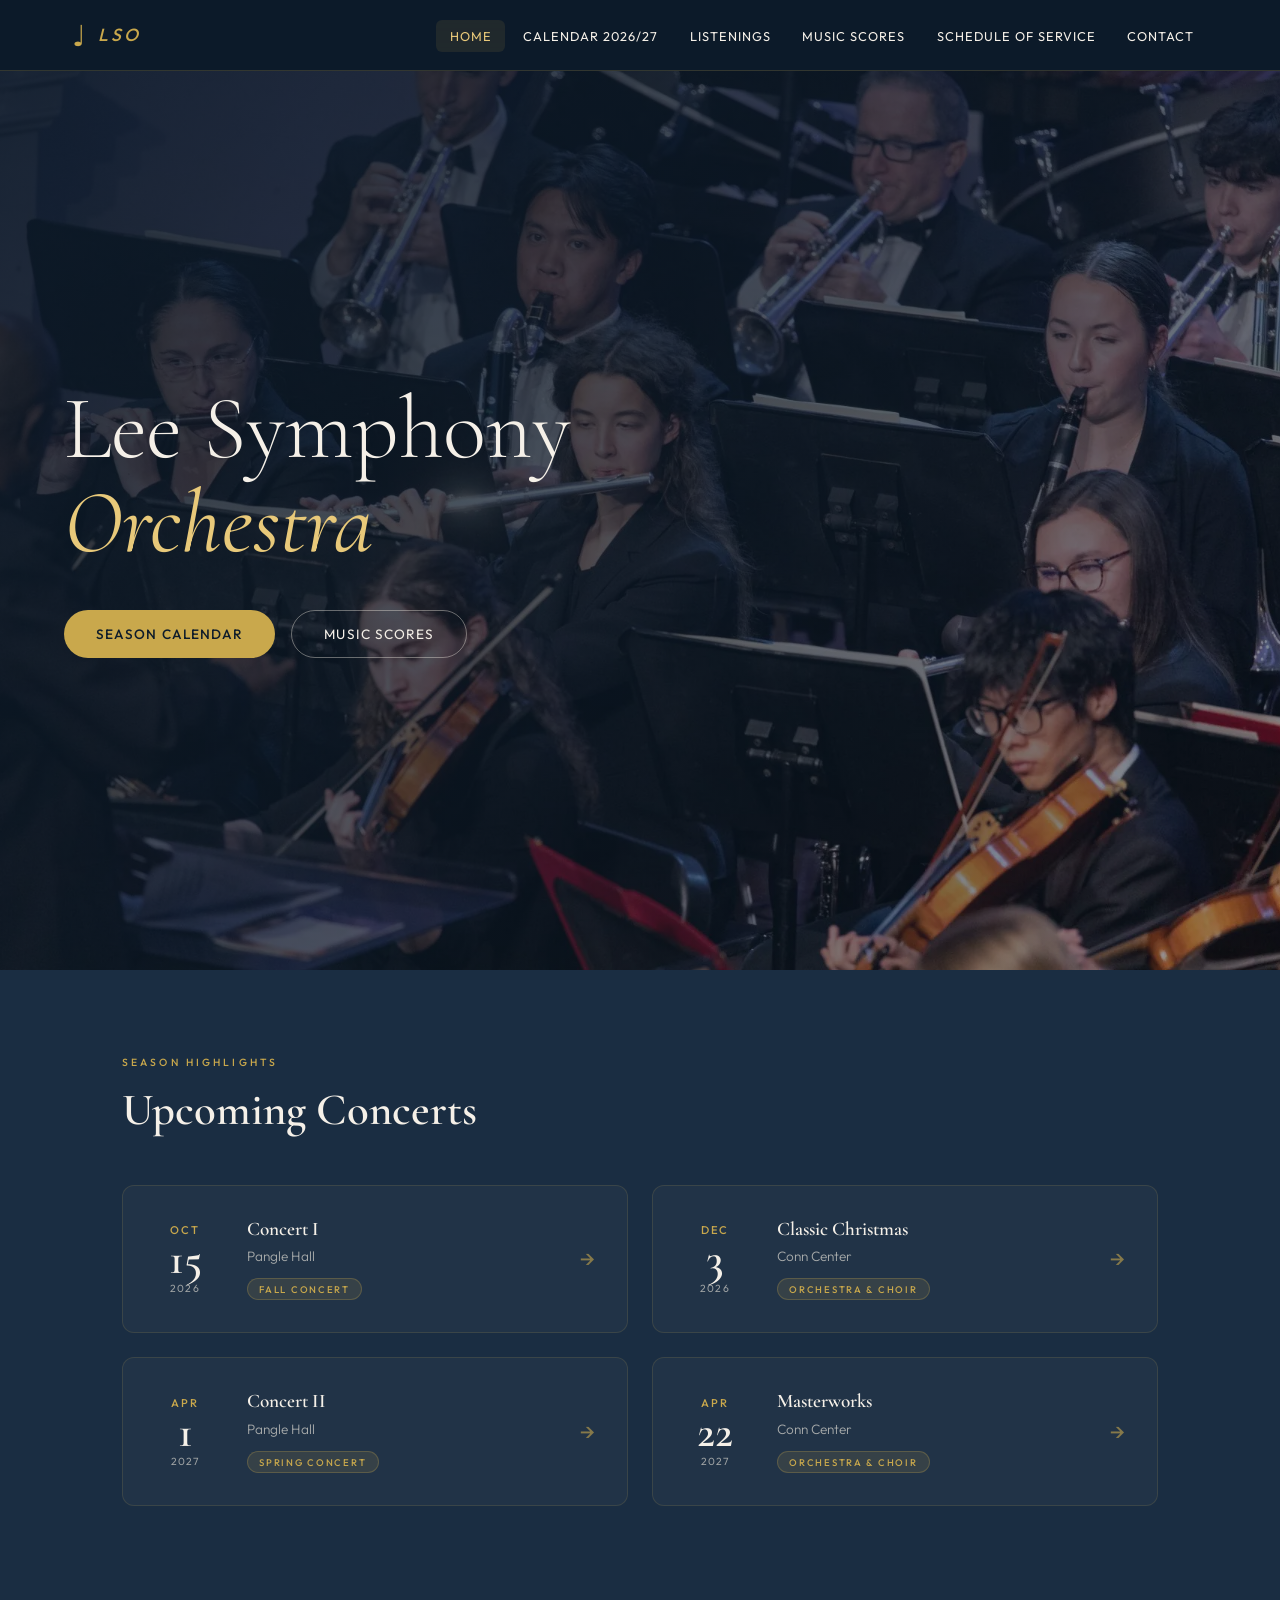
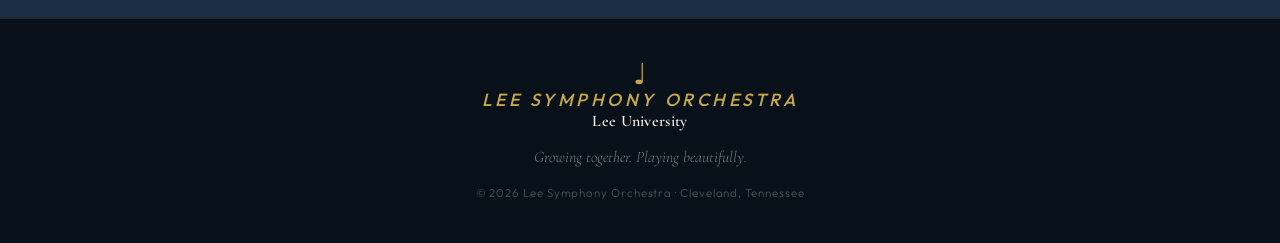
==== commit cb190e31: "Update index.html Change Recordings menu to Lintenings Change All Season Events to This Month Event" ====
--- a/index.html
+++ b/index.html
@@ -27,7 +27,7 @@
       <ul class="nav-links" id="navLinks">
         <li><a href="#" onclick="showPage('home')" data-page="home">Home</a></li>
         <li><a href="#" onclick="showPage('calendar')" data-page="calendar">Calendar 2026/27</a></li>
-        <li><a href="#" onclick="showPage('recordings')" data-page="recordings">Recordings</a></li>
+        <li><a href="#" onclick="showPage('recordings')" data-page="recordings">Listenings</a></li>
         <li><a href="#" onclick="showPage('scores')" data-page="scores">Music Scores</a></li>
         <li><a href="#" onclick="showPage('schedule')" data-page="schedule">Schedule of Service</a></li>
         <li><a href="#" onclick="showPage('contact')" data-page="contact">Contact</a></li>
@@ -159,7 +159,7 @@
 
         <!-- Events List -->
         <div class="events-list-section">
-          <h3>All Season Events</h3>
+          <h3>This Month Events</h3>
           <div class="events-list" id="eventsList"></div>
         </div>
       </div>
@@ -169,7 +169,7 @@
   <!-- RECORDINGS PAGE -->
   <div id="page-recordings" class="page">
     <div class="page-hero-small">
-      <h1>Recordings & <em>Repertoire</em></h1>
+      <h1>Repertoire <em>LIstening</em></h1>
     </div>
     <section class="recordings-section">
       <div class="container">
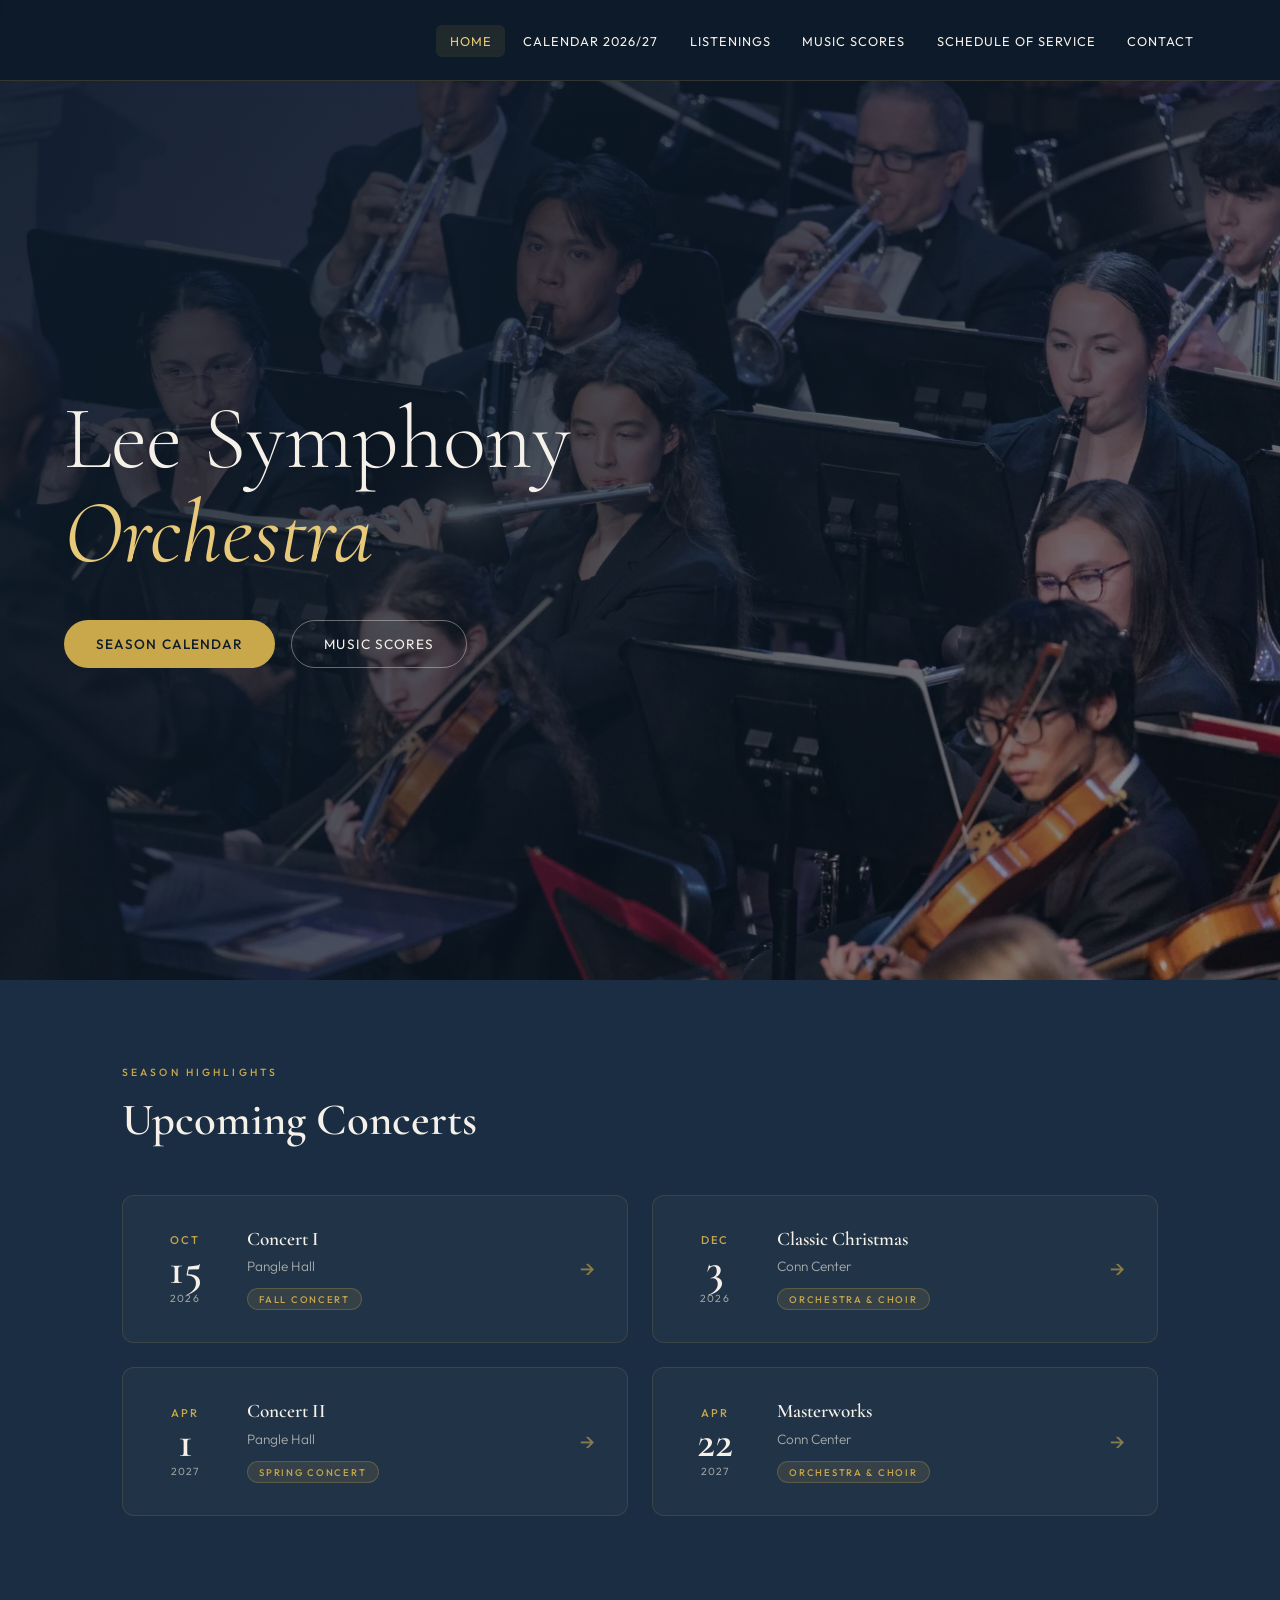
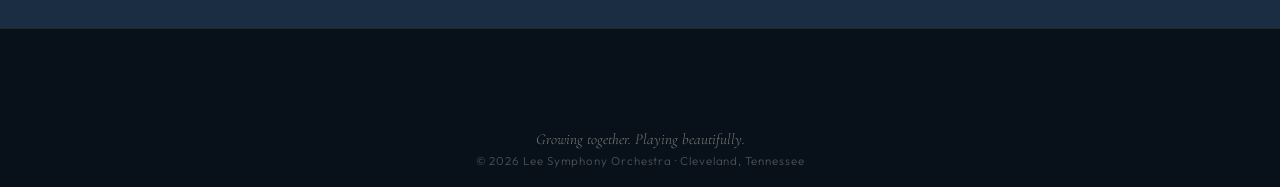
==== commit e05c9dfd: "Add files via upload" ====
--- a/index.html
+++ b/index.html
@@ -11,29 +11,29 @@
 </head>
 <body>
 
-  <!-- NAV -->
-  <nav id="navbar">
-    <div class="nav-inner">
-      <div class="nav-logo" onclick="showPage('home')">
-        <span class="logo-mark">♩</span>
-        <div class="logo-text">
-  <span class="logo-top">LSO</span>
-  <!--<span class="logo-bottom">Lee Symphony Orchestra</span>-->
-</div>
-      </div>
-      <button class="hamburger" id="hamburger" aria-label="Menu">
-        <span></span><span></span><span></span>
-      </button>
-      <ul class="nav-links" id="navLinks">
-        <li><a href="#" onclick="showPage('home')" data-page="home">Home</a></li>
-        <li><a href="#" onclick="showPage('calendar')" data-page="calendar">Calendar 2026/27</a></li>
-        <li><a href="#" onclick="showPage('recordings')" data-page="recordings">Listenings</a></li>
-        <li><a href="#" onclick="showPage('scores')" data-page="scores">Music Scores</a></li>
-        <li><a href="#" onclick="showPage('schedule')" data-page="schedule">Schedule of Service</a></li>
-        <li><a href="#" onclick="showPage('contact')" data-page="contact">Contact</a></li>
-      </ul>
-    </div>
-  </nav>
+ <!-- NAV -->
+<nav id="navbar">
+  <div class="nav-inner">
+  <div class="nav-logo" onclick="showPage('home')">
+    <img
+      src="assets/Lee University Symphony Orchestra Logos_Abbreviated_WHITE.png"
+      alt="LSO"
+      class="nav-logo-img"
+    />
+  </div>
+    <button class="hamburger" id="hamburger" aria-label="Menu">
+      <span></span><span></span><span></span>
+    </button>
+    <ul class="nav-links" id="navLinks">
+      <li><a href="#" onclick="showPage('home')" data-page="home">Home</a></li>
+      <li><a href="#" onclick="showPage('calendar')" data-page="calendar">Calendar 2026/27</a></li>
+      <li><a href="#" onclick="showPage('recordings')" data-page="recordings">Listenings</a></li>
+      <li><a href="#" onclick="showPage('scores')" data-page="scores">Music Scores</a></li>
+      <li><a href="#" onclick="showPage('schedule')" data-page="schedule">Schedule of Service</a></li>
+      <li><a href="#" onclick="showPage('contact')" data-page="contact">Contact</a></li>
+    </ul>
+  </div>
+</nav>
 
   <!-- HOME PAGE -->
   <div id="page-home" class="page active">
@@ -169,7 +169,7 @@
   <!-- RECORDINGS PAGE -->
   <div id="page-recordings" class="page">
     <div class="page-hero-small">
-      <h1>Repertoire <em>LIstening</em></h1>
+      <h1>Repertoire <em>Listening</em></h1>
     </div>
     <section class="recordings-section">
       <div class="container">
@@ -269,20 +269,67 @@
   </div>
 
   <!-- SCHEDULE OF SERVICE PAGE -->
-  <div id="page-schedule" class="page">
-    <div class="page-hero-small">
-      <h1>Schedule of <em>Service</em></h1>
-    </div>
-    <section class="schedule-section">
-      <div class="container">
-        <div class="tba-block">
-          <div class="tba-icon">🎶</div>
-          <h2>Coming Soon</h2>
-          <p>The Schedule of Service for the 2026/27 season is being finalized. Please check back soon or <a href="#" onclick="showPage('contact')">contact us</a> for more information.</p>
-        </div>
-      </div>
-    </section>
-  </div>
+<div id="page-schedule" class="page">
+  <div class="page-hero-small">
+    <h1>Schedule of <em>Service</em></h1>
+  </div>
+  <section class="schedule-section">
+    <div class="container" style="max-width: 1000px; margin: 0 auto; text-align: center;">
+      
+      <!-- Policy / Instructions Notice -->
+      <div class="schedule-notice" style="margin: 0 auto 2.5rem auto; background: rgba(255, 255, 255, 0.05); padding: 1.5rem; border-left: 4px solid #d4af37; border-radius: 6px; text-align: left; max-width: 800px; color: #e2e8f0;">
+        <p style="margin: 0; color: #e2e8f0; line-height: 1.6;"><strong>Service Policy:</strong> If it is your team's turn to set up, you are required to be there to help set up and break down. If you cannot attend, it is your responsibility to find a replacement from the other team and cover for that person the next time their team is scheduled. Once a replacement is found (or if you cannot find one), please notify Kevin Rice at <a href="mailto:krice004@leeu.edu" style="color: #d4af37; text-decoration: underline;">krice004@leeu.edu</a>.</p>
+      </div>
+
+      <!-- Service Teams -->
+      <div class="teams-container" style="display: flex; justify-content: center; gap: 2rem; flex-wrap: wrap;">
+        
+        <!-- Team A -->
+        <div class="team-card" style="flex: 1; min-width: 300px; max-width: 420px; background: rgba(255, 255, 255, 0.03); border: 1px solid rgba(255, 255, 255, 0.15); border-radius: 8px; padding: 1.5rem;">
+          <table class="schedule-table" style="width: 100%; border-collapse: collapse; color: #ffffff; text-align: left;">
+            <thead>
+              <tr>
+                <th colspan="2" style="text-align: center; font-size: 1.8rem; font-family: inherit; font-weight: normal; padding: 0 0 0.75rem 0; border-bottom: 1px solid rgba(255, 255, 255, 0.2);">Team A</th>
+              </tr>
+            </thead>
+            <tbody>
+              <tr><td style="padding: 6px 12px; width: 50%;">Arami Andersen</td><td style="padding: 6px 12px; width: 50%;">Micah Catron</td></tr>
+              <tr><td style="padding: 6px 12px;">Merlin Pfeifer</td><td style="padding: 6px 12px;">Giliah Thompson</td></tr>
+              <tr><td style="padding: 6px 12px;">Carrie Snyder</td><td style="padding: 6px 12px;">Jonathan Meyer</td></tr>
+              <tr><td style="padding: 6px 12px;">Ethan Ogle</td><td style="padding: 6px 12px;">Wensheng Zhou</td></tr>
+              <tr><td style="padding: 6px 12px;">Abby Ellis</td><td style="padding: 6px 12px;">Tedi Zefi</td></tr>
+              <tr><td style="padding: 6px 12px;">Aileen Sun</td><td style="padding: 6px 12px;">Taylor Lewis</td></tr>
+              <tr><td style="padding: 6px 12px;">Sarah Rosario</td><td style="padding: 6px 12px;">Zoe Comley</td></tr>
+              <tr><td style="padding: 6px 12px;">Casey Lewis</td><td style="padding: 6px 12px;">Takota Niswonger</td></tr>
+            </tbody>
+          </table>
+        </div>
+
+        <!-- Team B -->
+        <div class="team-card" style="flex: 1; min-width: 300px; max-width: 420px; background: rgba(255, 255, 255, 0.03); border: 1px solid rgba(255, 255, 255, 0.15); border-radius: 8px; padding: 1.5rem;">
+          <table class="schedule-table" style="width: 100%; border-collapse: collapse; color: #ffffff; text-align: left;">
+            <thead>
+              <tr>
+                <th colspan="2" style="text-align: center; font-size: 1.8rem; font-family: inherit; font-weight: normal; padding: 0 0 0.75rem 0; border-bottom: 1px solid rgba(255, 255, 255, 0.2);">Team B</th>
+              </tr>
+            </thead>
+            <tbody>
+              <tr><td style="padding: 6px 12px; width: 50%;">Henry Griffin</td><td style="padding: 6px 12px; width: 50%;">Samuel Bota</td></tr>
+              <tr><td style="padding: 6px 12px;">Alex Hutchins</td><td style="padding: 6px 12px;">Maggie Christman</td></tr>
+              <tr><td style="padding: 6px 12px;">Rebecca Ratcliff</td><td style="padding: 6px 12px;">Logan Fowler</td></tr>
+              <tr><td style="padding: 6px 12px;">Alayna Itson</td><td style="padding: 6px 12px;">A. J. D'amato</td></tr>
+              <tr><td style="padding: 6px 12px;">Alexia Norris</td><td style="padding: 6px 12px;">Josh Fee</td></tr>
+              <tr><td style="padding: 6px 12px;">Cash Pershing</td><td style="padding: 6px 12px;">Elishah Gonzalez</td></tr>
+              <tr><td style="padding: 6px 12px;">Caleb Little</td><td style="padding: 6px 12px;">Jackson Bible</td></tr>
+              <tr><td style="padding: 6px 12px;">Charleigh Roberts</td><td style="padding: 6px 12px;">Hannah Plaisted</td></tr>
+            </tbody>
+          </table>
+        </div>
+
+      </div>
+    </div>
+  </section>
+</div>
 
   <!-- CONTACT PAGE -->
   <div id="page-contact" class="page">
@@ -361,11 +408,12 @@
   <footer>
     <div class="container footer-inner">
       <div class="footer-logo">
-        <span class="logo-mark">♩</span>
-        <div class="logo-text">
-          <span class="logo-top">LEE SYMPHONY ORCHESTRA</span>
-          <span class="logo-bottom">Lee University</span>
-        </div>
+  <img
+    src="assets/Lee_University_Symphony_Orchestra_Logos_Circle_WHITE.png"
+    alt="LSO"
+    class="logo-img logo-img--footer"
+  />
+</div>
       </div>
       <p class="footer-tagline">Growing together. Playing beautifully.</p>
       <p class="footer-copy">© 2026 Lee Symphony Orchestra · Cleveland, Tennessee</p>
--- a/style.css
+++ b/style.css
@@ -64,7 +64,7 @@
   position: fixed;
   top: 0; left: 0; right: 0;
   z-index: 1000;
-  background: rgba(13, 27, 42, 0.88);
+  background: rgba(10, 18, 32, 0.95);
   backdrop-filter: blur(16px);
   -webkit-backdrop-filter: blur(16px);
   border-bottom: 1px solid rgba(201,168,76,0.2);
@@ -72,10 +72,10 @@
 }
 
 .nav-inner {
-  max-width: 1200px;
+  max-width: 1200px; /* Adjust this to match your hero container max-width if different */
   margin: 0 auto;
-  padding: 0 2rem;
-  height: 70px;
+  padding: 0 2rem;   /* Ensures left-edge alignment with hero section text */
+  height: 80px;
   display: flex;
   align-items: center;
   justify-content: space-between;
@@ -83,43 +83,116 @@
 }
 
 .nav-logo {
-  display: flex;
-  align-items: center;
-  gap: 0.75rem;
+  display: flex !important;
+  align-items: center !important;
   cursor: pointer;
   flex-shrink: 0;
-}
-
-.logo-mark {
-  font-size: 1.8rem;
-  color: var(--gold);
-  line-height: 1;
-}
-
-.logo-text {
-  display: flex;
-  flex-direction: column;
-  gap: 0;
-}
-
-.logo-top {
-  font-family: 'Outfit', sans-serif;
-  font-size: 1.1rem;
-  font-weight: 500;
-  letter-spacing: 0.2em;
-  color: var(--gold);
-  text-transform: uppercase;
-  font-style: italic;
-}
-
-.logo-bottom {
-  font-family: 'Cormorant Garamond', serif;
-  font-size: 1rem;
-  font-weight: 600;
-  color: var(--cream);
-  letter-spacing: 0.02em;
-}
-
+  margin-left: -124px;   /* Forces flush-left grid alignment */
+}
+
+/* Restores visibility to the container and constrains image height */
+.nav-logo .logo-badge {
+  display: flex !important;
+  align-items: center !important;
+  background: transparent !important;
+  box-shadow: none !important;
+  border-radius: 0 !important;
+  width: auto !important;
+  height: auto !important;
+  padding: 0 !important;
+}
+
+.nav-logo img,
+.nav-logo-img {
+  display: block !important;
+  height: 92px !important;       /* Bumps monogram height for a commanding presence */
+  width: auto !important;
+  object-fit: contain !important;
+  background: transparent !important;
+  border-radius: 0 !important;
+  box-shadow: none !important;
+  filter: drop-shadow(0 2px 5px rgba(0, 0, 0, 0.5));
+  transition: opacity 0.2s ease, transform 0.2s ease;
+}
+
+.nav-logo:hover img {
+  opacity: 0.85;
+  transform: scale(1.04);
+}
+
+/* Hide legacy elements */
+.logo-mark { display: none; }
+.logo-lso  { display: none; }
+.logo-text { display: none; }
+.logo-badge { display: none !important; }
+.logo-top  { display: none; }
+.logo-bottom { display: none; }
+
+
+/* ===========================
+   FOOTER LOGO
+   =========================== */
+footer {
+  display: flex !important;
+  flex-direction: column !important;
+  align-items: center !important;
+  justify-content: center !important;
+  text-align: center !important;
+  padding: 1.25rem 1rem 1rem 1rem !important;  /* Reduced overall top/bottom footer padding */
+  margin: 0 !important;
+  min-height: auto !important;
+}
+
+.footer-logo {
+  display: flex !important;
+  justify-content: center !important;
+  align-items: center !important;
+  width: 100% !important;
+  margin: 0 !important;
+  padding: 0 !important;
+}
+/* Grand, Full-Width Horizontal White Lockup */
+.logo-img--footer,
+.footer-logo img {
+  display: block !important;
+  height: 180px !important;
+  width: auto !important;
+  max-width: 90vw !important;
+  background-color: transparent !important;
+  border-radius: 0 !important;
+  object-fit: contain !important;
+  
+  /* Deeper Crop: Trims closer to the actual text boundaries */
+  clip-path: inset(34% 0 34% 0) !important;
+  margin: -55px auto -50px auto !important; /* Pulls surrounding elements tight against the cropped graphic */
+  
+  filter: drop-shadow(0 4px 10px rgba(0, 0, 0, 0.6));
+  transition: opacity 0.2s ease, transform 0.2s ease;
+}
+
+.logo-img--footer:hover,
+.footer-logo img:hover {
+  opacity: 0.9;
+  transform: scale(1.02);
+}
+/* Center all tagline & copyright text blocks */
+.footer-tagline {
+  display: block !important;
+  text-align: center !important;
+  font-size: 0.95rem !important;
+  margin: 0.35rem auto 0.2rem auto !important; /* Minimal gap right under the logo */
+  padding: 0 !important;
+  line-height: 1.2 !important;
+}
+
+.copyright {
+  display: block !important;
+  text-align: center !important;
+  font-size: 0.85rem !important;
+  margin: 0 auto !important;
+  padding: 0 !important;
+  line-height: 1.2 !important;
+}
 .nav-links {
   display: flex;
   list-style: none;
@@ -167,7 +240,7 @@
 .page {
   display: none;
   min-height: 100vh;
-  padding-top: 70px;
+  padding-top: 80px;
   animation: fadeIn 0.4s ease;
 }
 .page.active { display: block; }
@@ -188,11 +261,9 @@
   align-items: center;
   overflow: hidden;
   padding-top: 0;
-  /* Fallback color; background image set via JS */
   background: var(--navy-mid);
 }
 
-/* JS will set: background-image: url('assets/Symphony-Orchestra.webp') */
 .hero.bg-loaded {
   background-size: cover;
   background-position: center bottom 20%;
@@ -716,11 +787,12 @@
 .cal-event-dot.concert { background: rgba(201,168,76,0.3); color: var(--gold-light); border-left: 2px solid var(--gold); }
 .cal-event-dot.rehearsal { background: rgba(100,160,220,0.2); color: #90c4f0; border-left: 2px solid #5aaae0; }
 .cal-event-dot.special-rehearsal { background: rgba(160,120,200,0.35); color: #ffffff; border-left: 3px solid #a070d0; font-weight: 600; }
-.cal-event-dot:not(.concert):not(.rehearsal):not(.special-rehearsal) { background: rgba(255, 0, 0, 0.15);
+.cal-event-dot:not(.concert):not(.rehearsal):not(.special-rehearsal) { 
+  background: rgba(255, 0, 0, 0.15);
   color: #c00000;
   border-left: 2px solid #ff0000;
-  font-weight: 600;}
-
+  font-weight: 600;
+}
 
 .cal-legend {
   display: flex;
@@ -913,7 +985,6 @@
   padding: 2.5rem 0 5rem;
 }
 
-/* Breadcrumb */
 .scores-breadcrumb {
   display: flex;
   align-items: center;
@@ -938,7 +1009,6 @@
   font-size: 0.8rem;
 }
 
-/* Level title */
 .scores-level-title {
   font-family: 'Cormorant Garamond', serif;
   font-size: 1.5rem;
@@ -947,7 +1017,6 @@
   font-weight: 400;
 }
 
-/* Concert / Piece choice cards */
 .scores-choice-grid {
   display: flex;
   flex-direction: column;
@@ -1020,7 +1089,6 @@
   color: var(--gold);
 }
 
-/* Family accordion blocks */
 .scores-family-block {
   border: 1px solid rgba(255,255,255,0.07);
   border-radius: var(--radius);
@@ -1084,7 +1152,6 @@
   display: block;
 }
 
-/* Instrument table */
 .scores-parts-table {
   width: 100%;
   border-collapse: collapse;
@@ -1174,7 +1241,6 @@
 }
 
 .contact-info h2 { color: var(--cream); margin-bottom: 1rem; }
-
 .contact-details { margin-top: 2rem; display: flex; flex-direction: column; gap: 1rem; }
 
 .contact-detail-item {
@@ -1197,7 +1263,6 @@
 .contact-detail-item strong { display: block; font-size: 0.75rem; letter-spacing: 0.1em; text-transform: uppercase; color: var(--gold); margin-bottom: 0.15rem; }
 .contact-detail-item span { font-size: 0.9rem; color: rgba(240,235,224,0.7); }
 
-/* Form */
 .contact-form-wrap {
   background: rgba(255,255,255,0.03);
   border: 1px solid rgba(255,255,255,0.08);
@@ -1319,70 +1384,59 @@
 
 @media (max-width: 768px) {
   .hamburger { display: flex; }
+  .nav-inner { height: 70px; }
+
+  /* Mobile header badge sizing */
+  .nav-logo {
+    width: 44px;
+    height: 44px;
+    min-width: 44px;
+    min-height: 44px;
+  }
+
   .nav-links {
     display: none;
     position: fixed;
     top: 70px;
     left: 0; right: 0;
-    background: rgba(13,27,42,0.97);
+    background: rgba(10,18,32,0.98);
     flex-direction: column;
     padding: 1.5rem;
     gap: 0.5rem;
     border-bottom: 1px solid rgba(201,168,76,0.2);
+    z-index: 999;
   }
   .nav-links.open { display: flex; }
   .nav-links a { padding: 0.75rem 1rem; font-size: 0.85rem; }
-  
+
   .hero-content { padding: 2rem; }
   .hero-title { font-size: clamp(2.5rem, 7vw, 4rem); }
-  
+
   .recordings-grid { grid-template-columns: 1fr; }
   .form-row { grid-template-columns: 1fr; }
-  
-  .cal-day { min-height: 60px; }
+
+  /* Calendar mobile column-shift fix */
+  .cal-day { min-height: 52px; padding: 0.4rem; }
   .cal-event-dot { display: none; }
+
   .cal-day.has-event::after {
     content: '';
     display: block;
-    width: 6px; height: 6px;
+    width: 6px;
+    height: 6px;
     border-radius: 50%;
     background: var(--gold);
     margin: 2px auto 0;
   }
-.month-trigger {
-  cursor: pointer;
-  user-select: none;
-  position: relative;
-}
-
-.month-menu {
-  position: absolute;
-  background: white;
-  border: 1px solid #ccc;
-  border-radius: 6px;
-  box-shadow: 0 4px 12px rgba(0,0,0,0.15);
-  padding: 6px 0;
-  margin-top: 6px;
-  z-index: 1000;
-}
-
-.month-menu div {
-  padding: 6px 14px;
-  cursor: pointer;
-  white-space: nowrap;
-}
-
-.month-menu div:hover {
-  background: #f0f0f0;
-}
-
-.hidden {
-  display: none;
-}
-
-
+  .cal-day.has-event.rehearsal-day::after   { background: #5aaae0; }
+  .cal-day.has-event.special-day::after     { background: #a070d0; }
+  .cal-day.has-event.concert-day::after     { background: var(--gold); }
+
+  .cal-month-display { min-width: 180px; }
+  .cal-month-display h2 { font-size: 1.3rem; }
+}
 
 @media (max-width: 480px) {
   .container { padding: 0 1rem; }
-  .cal-weekdays span { font-size: 0.6rem; padding: 0.5rem 0.25rem; }
-}
+  .cal-weekdays span { font-size: 0.55rem; padding: 0.4rem 0.1rem; }
+}
